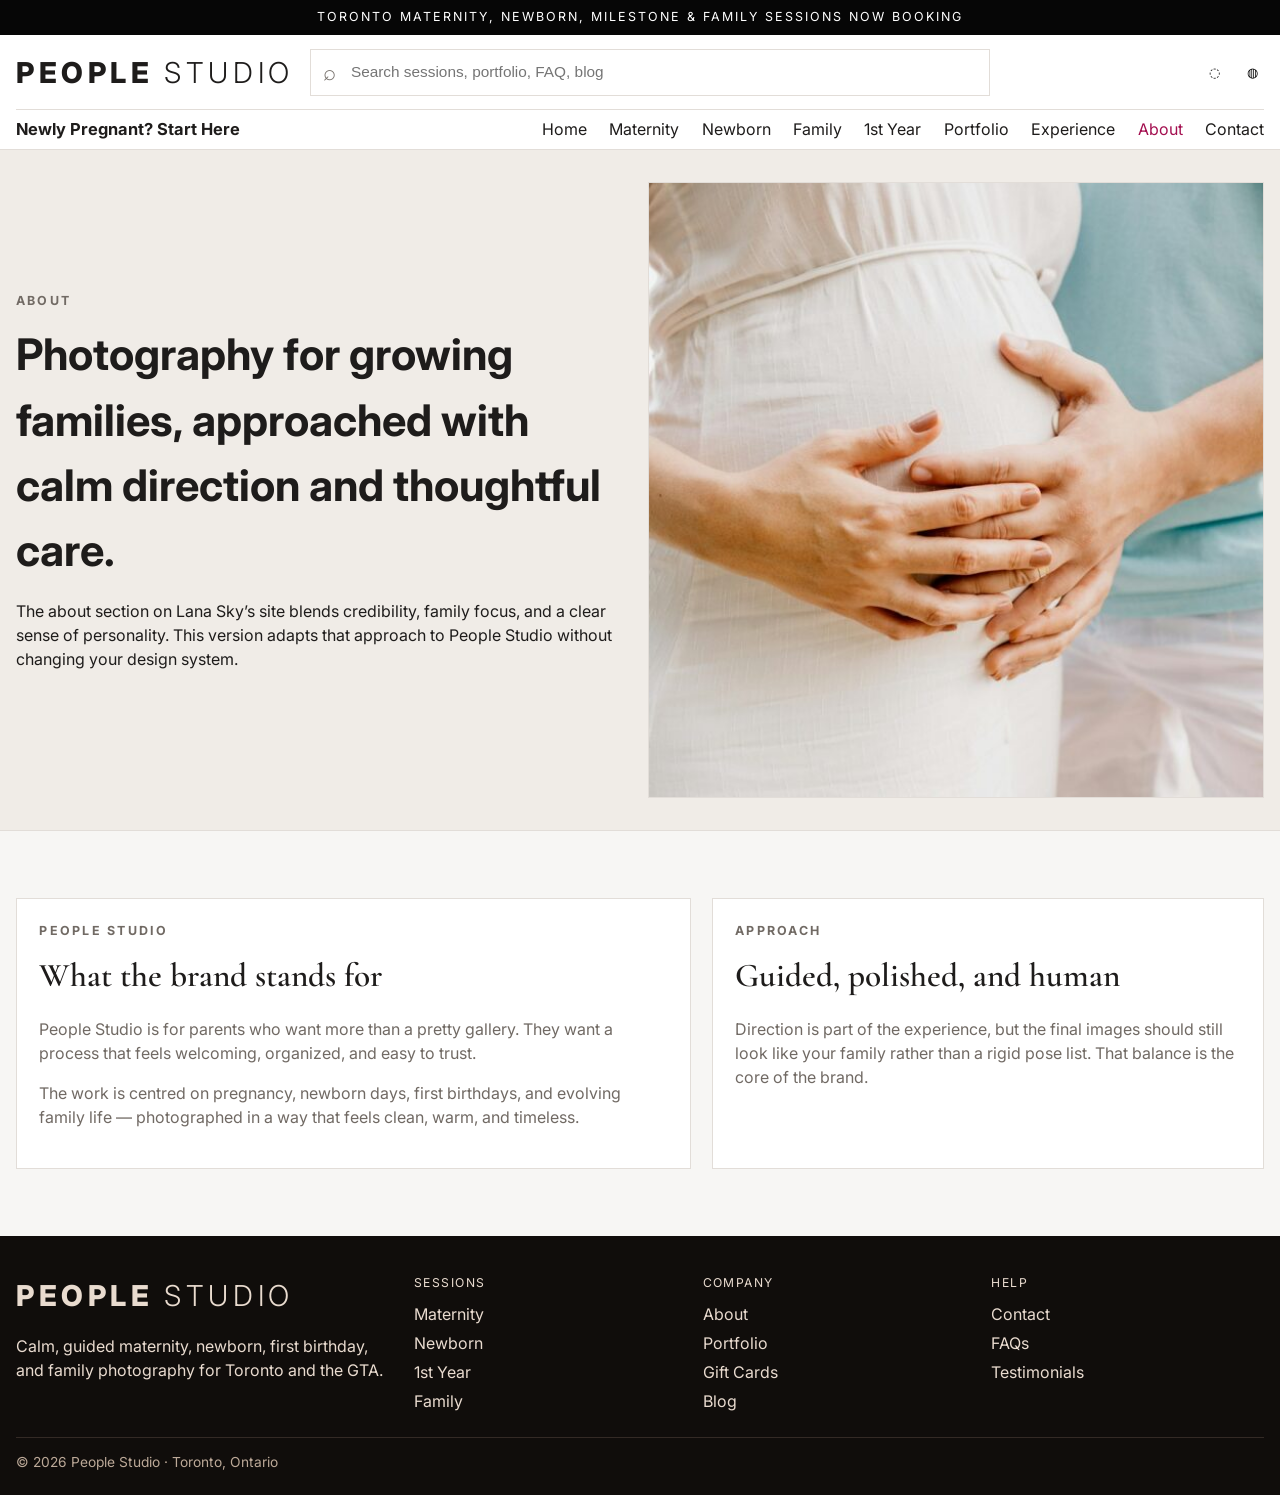
==== about.html @ 86d8a1f9 "initial commit" ====
<!doctype html>
<html lang="en">
<head>
  <meta charset="utf-8">
  <meta name="viewport" content="width=device-width,initial-scale=1">
  <title>About | People Studio</title>
  <link rel="preconnect" href="https://fonts.googleapis.com">
  <link rel="preconnect" href="https://fonts.gstatic.com" crossorigin>
  <link href="https://fonts.googleapis.com/css2?family=Cormorant+Garamond:wght@500;600;700&family=Inter:wght@400;500;600;700;800&family=Oswald:wght@500;600;700&display=swap" rel="stylesheet">
  <link rel="stylesheet" href="style.css">
</head>
<body>
<a class="skip-link" href="#main">Skip to content</a>
<div class="announcement">Toronto maternity, newborn, milestone & family sessions now booking</div>
<header class="site-header">
  <div class="container site-header__top">
    <a class="logo" href="index.html">People <span>Studio</span></a>
    <div class="search-wrap"><input type="search" placeholder="Search sessions, portfolio, FAQ, blog"></div>
    <div class="header-icons" aria-label="Quick links">
      <button aria-label="Account">◌</button>
      <button aria-label="Inquiries">◍</button>
    </div>
    <button class="nav-toggle" type="button" data-nav-toggle aria-expanded="false" aria-controls="mobile-nav">☰</button>
  </div>
  <div class="container site-header__bottom">
    <a class="start-here" href="experience.html">Newly Pregnant? Start Here</a>
    <nav class="primary-nav" aria-label="Primary"><a href="index.html">Home</a><a href="maternity.html">Maternity</a><a href="newborn.html">Newborn</a><a href="family.html">Family</a><a href="first-birthday.html">1st Year</a><a href="portfolio.html">Portfolio</a><a href="experience.html">Experience</a><a aria-current="page" href="about.html">About</a><a href="contact.html">Contact</a></nav>
  </div>
  <nav class="container mobile-nav" id="mobile-nav" data-mobile-nav aria-label="Mobile"><a href="index.html">Home</a><a href="maternity.html">Maternity</a><a href="newborn.html">Newborn</a><a href="family.html">Family</a><a href="first-birthday.html">1st Year</a><a href="portfolio.html">Portfolio</a><a href="experience.html">Experience</a><a href="about.html">About</a><a href="contact.html">Contact</a></nav>
</header>
<main id="main">
<section class="page-hero"><div class="container"><div><p class="kicker">About</p><h1>Photography for growing families, approached with calm direction and thoughtful care.</h1><p>The about section on Lana Sky’s site blends credibility, family focus, and a clear sense of personality. This version adapts that approach to People Studio without changing your design system.</p></div><img src="assets/peoplestudiomaternityheader-4-600x600.jpg" alt="About the studio"></div></section>
<section class="section"><div class="container split"><article class="panel"><p class="kicker">People Studio</p><h2 class="section-title">What the brand stands for</h2><p>People Studio is for parents who want more than a pretty gallery. They want a process that feels welcoming, organized, and easy to trust.</p><p>The work is centred on pregnancy, newborn days, first birthdays, and evolving family life — photographed in a way that feels clean, warm, and timeless.</p></article><article class="panel"><p class="kicker">Approach</p><h2 class="section-title">Guided, polished, and human</h2><p>Direction is part of the experience, but the final images should still look like your family rather than a rigid pose list. That balance is the core of the brand.</p></article></div></section>
</main>
<footer class="site-footer">
  <div class="container footer-grid">
    <div>
      <a class="logo" href="index.html">People <span>Studio</span></a>
      <p>Calm, guided maternity, newborn, first birthday, and family photography for Toronto and the GTA.</p>
    </div>
    <div>
      <p class="footer-title">Sessions</p>
      <a class="footer-link" href="maternity.html">Maternity</a>
      <a class="footer-link" href="newborn.html">Newborn</a>
      <a class="footer-link" href="first-birthday.html">1st Year</a>
      <a class="footer-link" href="family.html">Family</a>
    </div>
    <div>
      <p class="footer-title">Company</p>
      <a class="footer-link" href="about.html">About</a>
      <a class="footer-link" href="portfolio.html">Portfolio</a>
      <a class="footer-link" href="gift-cards.html">Gift Cards</a>
      <a class="footer-link" href="blog.html">Blog</a>
    </div>
    <div>
      <p class="footer-title">Help</p>
      <a class="footer-link" href="contact.html">Contact</a>
      <a class="footer-link" href="faq.html">FAQs</a>
      <a class="footer-link" href="testimonials.html">Testimonials</a>
    </div>
  </div>
  <div class="container footer-bottom">© 2026 People Studio · Toronto, Ontario</div>
</footer>
<script src="app.js"></script>
</body>
</html>
---- style.css ----
:root {
  --bg: #f7f6f4;
  --surface: #ffffff;
  --text: #1e1c1b;
  --muted: #716a64;
  --line: #e2ddd8;
  --black: #060606;
  --hero: #a30e4f;
  --hero-accent: #ff1f9a;
  --max: 1380px;
  --font-ui: "Inter", "Helvetica Neue", Arial, sans-serif;
  --font-display: "Oswald", "Arial Narrow", sans-serif;
}

* { box-sizing: border-box; }
html, body { margin: 0; padding: 0; }
body {
  font-family: var(--font-ui);
  color: var(--text);
  background: var(--bg);
  line-height: 1.5;
}
img { width: 100%; display: block; object-fit: cover; }
a { color: inherit; text-decoration: none; }

.container { width: min(calc(100% - 2rem), var(--max)); margin: 0 auto; }

.skip-link {
  position: absolute;
  left: -9999px;
  top: 0;
  background: #fff;
  color: #000;
  padding: .5rem .75rem;
}
.skip-link:focus { left: .5rem; z-index: 200; }

.announcement {
  background: var(--black);
  color: #fff;
  text-align: center;
  font-size: .78rem;
  letter-spacing: .16em;
  text-transform: uppercase;
  padding: .52rem .8rem;
}

.site-header { background: #fff; border-bottom: 1px solid var(--line); position: sticky; top: 0; z-index: 50; }
.site-header__top {
  display: grid;
  grid-template-columns: auto 1fr auto;
  gap: 1rem;
  align-items: center;
  min-height: 4.6rem;
}
.logo {
  font-size: 1.8rem;
  font-weight: 800;
  letter-spacing: .16em;
  text-transform: uppercase;
  white-space: nowrap;
}
.logo span { font-weight: 300; }
.search-wrap { position: relative; max-width: 680px; width: 100%; }
.search-wrap input {
  width: 100%;
  border: 1px solid var(--line);
  padding: .85rem 1rem .85rem 2.5rem;
  font-size: .96rem;
}
.search-wrap::before {
  content: "⌕";
  position: absolute;
  left: .82rem;
  top: .44rem;
  font-size: 1.35rem;
  color: #76706b;
}
.header-icons { display: flex; gap: .95rem; font-size: 1.2rem; }
.header-icons button { border: 0; background: transparent; cursor: pointer; }

.site-header__bottom {
  display: flex;
  justify-content: space-between;
  align-items: center;
  min-height: 2.5rem;
  border-top: 1px solid var(--line);
}
.start-here { font-size: 1.03rem; font-weight: 700; }
.primary-nav { display: flex; gap: 1.4rem; font-size: 1rem; }
.primary-nav a { padding: .45rem 0; }
.primary-nav a:hover, .primary-nav a[aria-current="page"] { color: #a30e4f; }
.nav-toggle { display: none; background: transparent; border: 0; font-size: 1.5rem; }
.mobile-nav { display: none; border-top: 1px solid var(--line); }
.mobile-nav.open { display: block; }
.mobile-nav a { display: block; padding: .75rem 0; border-bottom: 1px solid var(--line); }


.mobile-hero { display: none; position: relative; background: #efefef; }
.mobile-hero__slide { display: none; position: relative; }
.mobile-hero__slide.is-active { display: block; }
.mobile-hero__slide img { width: 100%; aspect-ratio: 4 / 5.6; object-fit: cover; }
.mobile-hero__overlay {
  position: absolute;
  left: 0;
  right: 0;
  bottom: 1.3rem;
  text-align: center;
}
.mobile-hero__title {
  margin: 0 0 .35rem;
  font-family: var(--font-display);
  font-size: clamp(3.5rem, 15vw, 5.8rem);
  color: var(--hero-accent);
  line-height: .9;
  text-transform: uppercase;
}
.mobile-hero__overlay a {
  color: #fff;
  text-transform: uppercase;
  font-size: 1.2rem;
  letter-spacing: .06em;
  text-decoration: underline;
  font-weight: 700;
}
.mobile-hero__dots {
  position: absolute;
  left: 0;
  right: 0;
  bottom: .45rem;
  display: flex;
  justify-content: center;
  gap: .35rem;
}
.mobile-hero__dots span {
  width: 7px;
  height: 7px;
  border-radius: 50%;
  background: rgba(255,255,255,.55);
}
.mobile-hero__dots span.is-active { background: #fff; }

.hero-triptych {
  display: grid;
  grid-template-columns: 1fr 1fr 1fr;
  min-height: clamp(460px, 70vh, 760px);
}
.hero-panel { position: relative; }
.hero-panel img { height: 100%; }
.hero-side-label {
  position: absolute;
  top: 1.3rem;
  font-size: 2rem;
  color: rgba(255,255,255,.88);
  writing-mode: vertical-rl;
  transform: rotate(180deg);
  text-transform: lowercase;
  letter-spacing: .03em;
}
.hero-side-label.left { left: .8rem; }
.hero-side-label.right { right: .8rem; }
.hero-bottom {
  position: absolute;
  bottom: 1.3rem;
  left: 0;
  right: 0;
  text-align: center;
  font-family: var(--font-display);
  font-size: clamp(3.1rem, 5vw, 5.5rem);
  line-height: .95;
  letter-spacing: .03em;
  color: var(--hero-accent);
  text-transform: uppercase;
}

.hero-center {
  background: var(--hero);
  color: var(--hero-accent);
  display: grid;
  place-items: center;
  text-align: center;
  padding: 2rem;
}
.hero-center__inner { display: grid; gap: 1.6rem; }
.hero-kicker { font-size: 1.8rem; font-weight: 600; }
.hero-title {
  margin: 0;
  font-family: var(--font-display);
  font-size: clamp(7rem, 15vw, 13rem);
  line-height: .82;
  text-transform: uppercase;
  letter-spacing: .03em;
}
.hero-cta {
  font-size: 1.6rem;
  letter-spacing: .07em;
  text-transform: uppercase;
  text-decoration: underline;
  font-weight: 700;
}

.section { padding: 4.2rem 0; }
.section-title {
  margin: 0 0 .7rem;
  font-size: clamp(1.7rem, 2.6vw, 2.9rem);
  font-family: "Cormorant Garamond", Georgia, serif;
  font-weight: 600;
}
.section-copy { color: var(--muted); max-width: 72ch; margin-bottom: 1.8rem; }

.service-grid { display: grid; grid-template-columns: repeat(3, 1fr); gap: 1.3rem; }
.service-card {
  background: var(--surface);
  border: 1px solid var(--line);
}
.service-card img { aspect-ratio: 1 / 1; }
.service-card__body { padding: 1rem; }
.service-card h3 { margin: 0 0 .4rem; font-size: 1.2rem; }
.service-card p { color: var(--muted); margin: 0 0 .9rem; }
.inline-link { font-weight: 700; text-decoration: underline; }

.split {
  display: grid;
  grid-template-columns: 1.1fr .9fr;
  gap: 1.3rem;
}
.panel {
  background: #fff;
  border: 1px solid var(--line);
  padding: 1.4rem;
}
.panel p { color: var(--muted); }
.bullets { margin: 1rem 0 0; padding-left: 1.1rem; }
.bullets li { margin-bottom: .5rem; }

.quote-band {
  background: #161311;
  color: #efe8e1;
  padding: 2rem 0;
}
.quote-grid { display: grid; grid-template-columns: repeat(3, 1fr); gap: 1rem; }
.quote-grid blockquote { margin: 0; font-size: 1.02rem; }

.site-footer {
  background: #100d0b;
  color: #e9dbcf;
  padding: 2.4rem 0 1.4rem;
}
.footer-grid { display: grid; grid-template-columns: 1.4fr 1fr 1fr 1fr; gap: 1rem; }
.footer-title { text-transform: uppercase; letter-spacing: .12em; font-size: .76rem; margin: 0 0 .6rem; }
.footer-link { display: block; margin: .3rem 0; color: #e9dbcf; }
.footer-bottom { border-top: 1px solid #332a25; margin-top: 1.2rem; padding-top: .9rem; color: #bca998; font-size: .86rem; }

.page-hero {
  background: #f0ece7;
  border-bottom: 1px solid var(--line);
}
.page-hero .container { display: grid; grid-template-columns: 1fr 1fr; gap: 1rem; align-items: center; padding: 2rem 0; }
.page-hero img { border: 1px solid var(--line); }
.page-hero h1 { margin: 0 0 .8rem; font-size: clamp(2rem, 3.4vw, 3.3rem); }

.contact-form { background: #fff; border: 1px solid var(--line); padding: 1rem; }
.form-grid { display: grid; grid-template-columns: 1fr 1fr; gap: .8rem; }
.contact-form label { display: block; font-size: .9rem; margin-bottom: .9rem; }
.contact-form input, .contact-form textarea, .contact-form select {
  width: 100%;
  border: 1px solid #d9d3cc;
  padding: .72rem;
  margin-top: .3rem;
  font: inherit;
}
.btn {
  display: inline-block;
  border: 1px solid #100d0b;
  background: #100d0b;
  color: #fff;
  text-transform: uppercase;
  letter-spacing: .08em;
  font-size: .82rem;
  padding: .74rem 1rem;
}

@media (max-width: 1100px) {
  .site-header__top { grid-template-columns: auto 1fr auto auto; }
  .nav-toggle { display: block; }
  .site-header__bottom { display: none; }
  
.hero-triptych { min-height: 500px; }
  .hero-kicker { font-size: 1.2rem; }
}

@media (max-width: 840px) {
  .search-wrap { display: none; }
  .mobile-hero { display: block; }
  .hero-triptych { display: none; }
  .site-header__top { grid-template-columns: auto 1fr auto; }

.hero-triptych { grid-template-columns: 1fr; }
  .hero-panel { min-height: 360px; }
  .hero-center { min-height: 360px; }
  .hero-side-label { font-size: 1.3rem; }
  .hero-title { font-size: clamp(4rem, 16vw, 7rem); }
  .hero-cta { font-size: 1rem; }
  .service-grid, .split, .quote-grid, .footer-grid, .page-hero .container, .form-grid { grid-template-columns: 1fr; }
}

.kicker{font-size:.78rem;letter-spacing:.18em;text-transform:uppercase;color:var(--muted);margin:0 0 .7rem;font-weight:700}
.btn,.btn-secondary{display:inline-block;padding:.9rem 1.2rem;border:1px solid var(--text);text-transform:uppercase;letter-spacing:.08em;font-size:.85rem;font-weight:700}
.btn{background:var(--text);color:#fff}
.btn-secondary{background:transparent}
.btn-row{display:flex;gap:.8rem;flex-wrap:wrap}
.muted{color:var(--muted)}
.stats{display:grid;grid-template-columns:repeat(3,1fr);gap:1rem;margin-top:1.2rem}
.stat{background:#fff;border:1px solid var(--line);padding:1rem}
.stat strong{display:block;font-size:1.6rem;font-family:"Cormorant Garamond",Georgia,serif}
.blog-grid,.faq-grid{display:grid;grid-template-columns:repeat(3,1fr);gap:1rem}
.blog-card,.faq-card{background:#fff;border:1px solid var(--line);padding:1.2rem}
.blog-card h3,.faq-card h3{margin:.2rem 0 .5rem}
.gallery-strip{display:grid;grid-template-columns:repeat(4,1fr);gap:1rem}
.gallery-strip img{aspect-ratio:1/1;border:1px solid var(--line)}
.cta-band{background:#eee8e1;border-top:1px solid var(--line);border-bottom:1px solid var(--line)}
.cta-band .container{display:grid;grid-template-columns:1.1fr .9fr;gap:1rem;align-items:center;padding:2rem 0}
.contact-form,.stack{display:grid;gap:1rem}
.form-grid{display:grid;grid-template-columns:1fr 1fr;gap:1rem}
.contact-form label{display:grid;gap:.4rem;font-size:.95rem}
.contact-form input,.contact-form select,.contact-form textarea{padding:.85rem 1rem;border:1px solid var(--line);font:inherit;background:#fff}
.cards-2{display:grid;grid-template-columns:repeat(2,1fr);gap:1rem}
.steps{counter-reset:step}
.step{background:#fff;border:1px solid var(--line);padding:1.2rem}
.step h3{margin:.2rem 0 .5rem}
@media (max-width: 900px){
  .service-grid,.quote-grid,.footer-grid,.gallery-strip,.blog-grid,.faq-grid,.stats,.cards-2,.cta-band .container,.split,.page-hero .container{grid-template-columns:1fr}
  .form-grid{grid-template-columns:1fr}
}
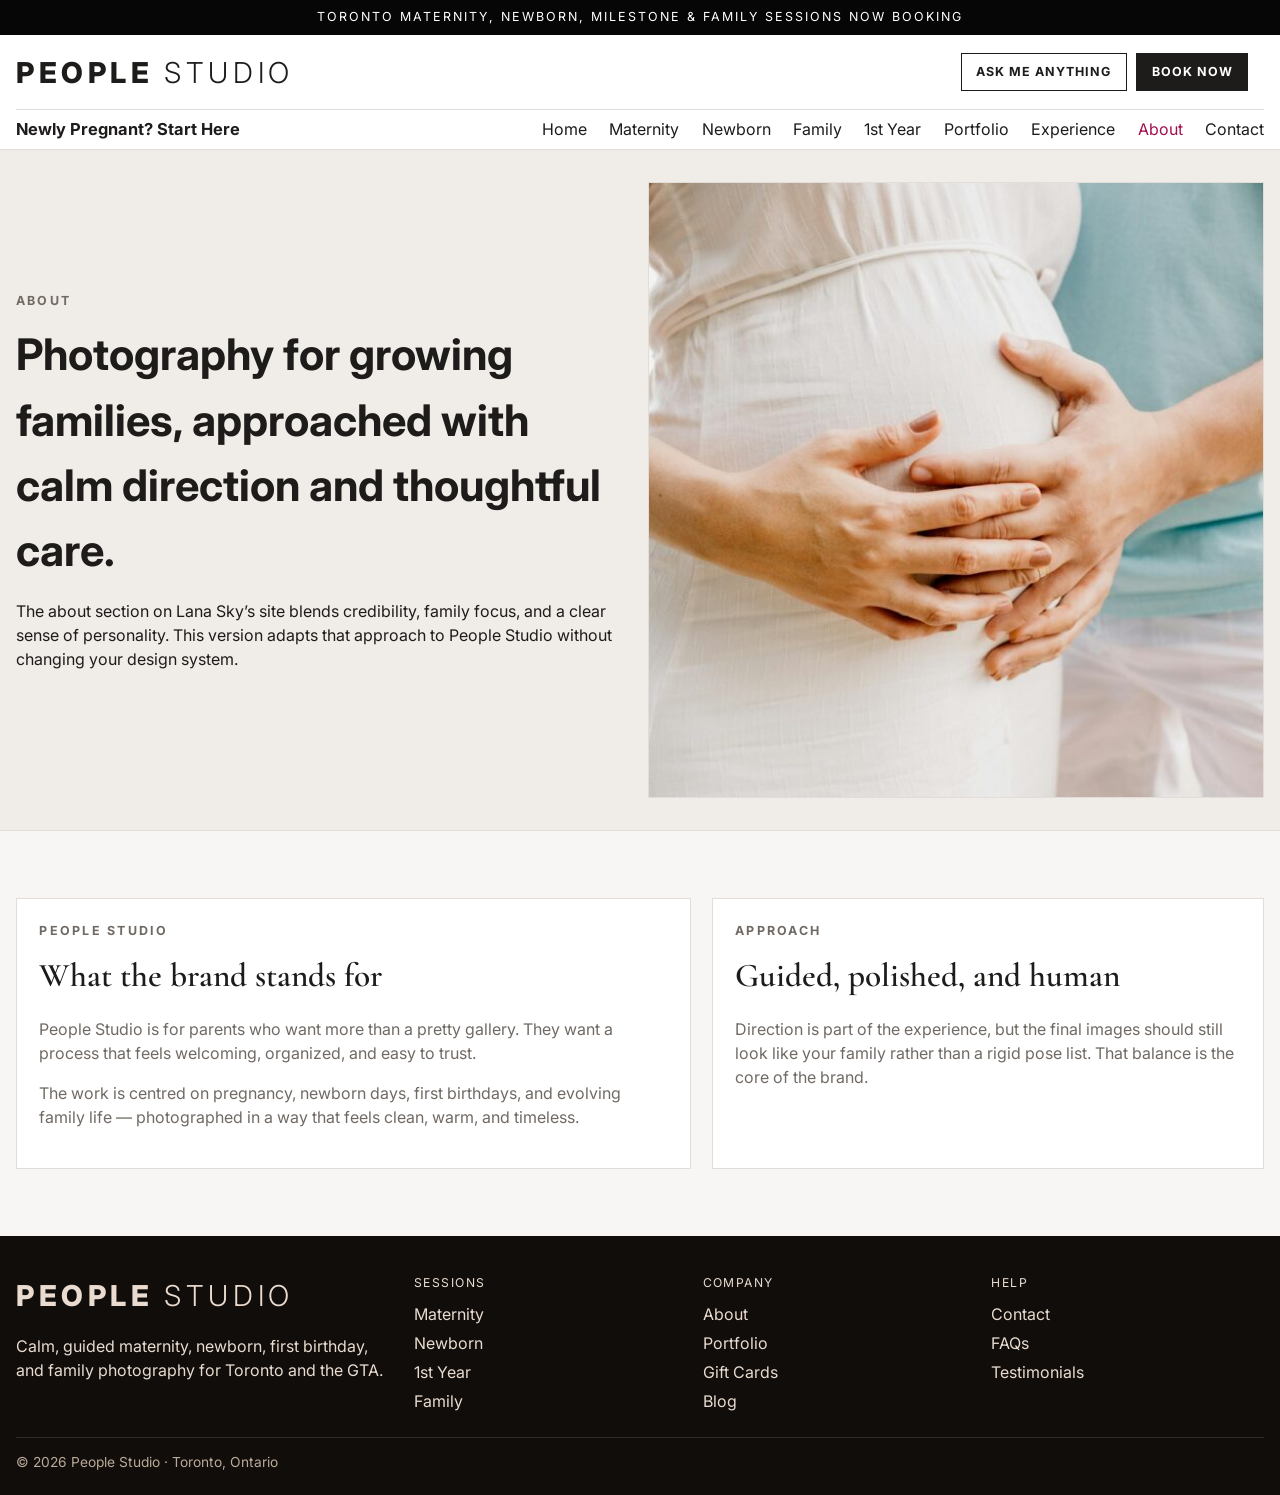
==== commit 5415f97b: "Update header quick actions with Ask me anything and Book Now buttons" ====
--- a/about.html
+++ b/about.html
@@ -3,7 +3,8 @@
 <head>
   <meta charset="utf-8">
   <meta name="viewport" content="width=device-width,initial-scale=1">
-  <title>About | People Studio</title>
+  <title>About People Studio | Toronto Family Photographer</title>
+  <meta name="description" content="Learn about People Studio, a Toronto maternity, newborn, milestone, and family photography studio focused on calm guidance and timeless imagery.">
   <link rel="preconnect" href="https://fonts.googleapis.com">
   <link rel="preconnect" href="https://fonts.gstatic.com" crossorigin>
   <link href="https://fonts.googleapis.com/css2?family=Cormorant+Garamond:wght@500;600;700&family=Inter:wght@400;500;600;700;800&family=Oswald:wght@500;600;700&display=swap" rel="stylesheet">
@@ -15,10 +16,9 @@
 <header class="site-header">
   <div class="container site-header__top">
     <a class="logo" href="index.html">People <span>Studio</span></a>
-    <div class="search-wrap"><input type="search" placeholder="Search sessions, portfolio, FAQ, blog"></div>
-    <div class="header-icons" aria-label="Quick links">
-      <button aria-label="Account">◌</button>
-      <button aria-label="Inquiries">◍</button>
+    <div class="header-actions" aria-label="Quick links">
+      <a class="header-action-btn" href="mailto:gemstudiotoronto@gmail.com">Ask me anything</a>
+      <a class="header-action-btn header-action-btn--primary" href="contact.html">Book Now</a>
     </div>
     <button class="nav-toggle" type="button" data-nav-toggle aria-expanded="false" aria-controls="mobile-nav">☰</button>
   </div>
--- a/style.css
+++ b/style.css
@@ -61,23 +61,21 @@
   white-space: nowrap;
 }
 .logo span { font-weight: 300; }
-.search-wrap { position: relative; max-width: 680px; width: 100%; }
-.search-wrap input {
-  width: 100%;
-  border: 1px solid var(--line);
-  padding: .85rem 1rem .85rem 2.5rem;
-  font-size: .96rem;
-}
-.search-wrap::before {
-  content: "⌕";
-  position: absolute;
-  left: .82rem;
-  top: .44rem;
-  font-size: 1.35rem;
-  color: #76706b;
-}
-.header-icons { display: flex; gap: .95rem; font-size: 1.2rem; }
-.header-icons button { border: 0; background: transparent; cursor: pointer; }
+.header-actions { display: flex; gap: .6rem; justify-self: end; }
+.header-action-btn {
+  display: inline-block;
+  border: 1px solid var(--text);
+  padding: .55rem .9rem;
+  font-size: .78rem;
+  font-weight: 700;
+  letter-spacing: .08em;
+  text-transform: uppercase;
+  background: transparent;
+}
+.header-action-btn--primary {
+  background: var(--text);
+  color: #fff;
+}
 
 .site-header__bottom {
   display: flex;
@@ -290,10 +288,11 @@
 }
 
 @media (max-width: 840px) {
-  .search-wrap { display: none; }
+  .header-actions { gap: .45rem; }
+  .header-action-btn { font-size: .7rem; padding: .5rem .65rem; }
   .mobile-hero { display: block; }
   .hero-triptych { display: none; }
-  .site-header__top { grid-template-columns: auto 1fr auto; }
+  .site-header__top { grid-template-columns: auto 1fr auto auto; }
 
 .hero-triptych { grid-template-columns: 1fr; }
   .hero-panel { min-height: 360px; }
@@ -332,3 +331,232 @@
   .service-grid,.quote-grid,.footer-grid,.gallery-strip,.blog-grid,.faq-grid,.stats,.cards-2,.cta-band .container,.split,.page-hero .container{grid-template-columns:1fr}
   .form-grid{grid-template-columns:1fr}
 }
+
+
+.signature-gallery {
+  background: #ececec;
+  padding: clamp(1.2rem, 2.2vw, 2.4rem);
+}
+.signature-gallery__viewport {
+  position: relative;
+  width: min(100%, 1700px);
+  margin: 0 auto;
+  aspect-ratio: 16 / 10;
+  background: #d9d9d9;
+  overflow: hidden;
+}
+.signature-gallery__slide {
+  position: absolute;
+  inset: 0;
+  opacity: 0;
+  transition: opacity .45s ease;
+  pointer-events: none;
+}
+.signature-gallery__slide.is-active {
+  opacity: 1;
+  pointer-events: auto;
+}
+.signature-gallery__slide img {
+  width: 100%;
+  height: 100%;
+  object-fit: cover;
+}
+.signature-gallery__nav {
+  position: absolute;
+  top: 50%;
+  transform: translateY(-50%);
+  width: clamp(2.4rem, 3.4vw, 3.5rem);
+  height: clamp(2.4rem, 3.4vw, 3.5rem);
+  border: 0;
+  border-radius: 999px;
+  background: rgba(57, 57, 57, .58);
+  color: rgba(255,255,255,.88);
+  font-size: clamp(1.45rem, 1.9vw, 2rem);
+  cursor: pointer;
+  display: grid;
+  place-items: center;
+}
+.signature-gallery__nav--prev { left: clamp(.7rem, 2.5vw, 1.6rem); }
+.signature-gallery__nav--next { right: clamp(.7rem, 2.5vw, 1.6rem); }
+.signature-gallery__hint {
+  position: absolute;
+  left: 50%;
+  transform: translateX(-50%);
+  bottom: .6rem;
+  color: rgba(255, 255, 255, .85);
+  font-size: 2.15rem;
+  line-height: 1;
+  text-shadow: 0 1px 4px rgba(0,0,0,.3);
+}
+
+.gallery-feature { background: linear-gradient(180deg, #f6f2ee 0%, #f7f6f4 100%); }
+.gallery-feature__head {
+  display: flex;
+  justify-content: space-between;
+  align-items: end;
+  gap: 1rem;
+  margin-bottom: 1.4rem;
+}
+.featured-mosaic {
+  display: grid;
+  grid-template-columns: 1.2fr .8fr .9fr .9fr;
+  gap: .9rem;
+}
+.featured-mosaic__item {
+  position: relative;
+  border: 1px solid var(--line);
+  overflow: hidden;
+  min-height: 280px;
+}
+.featured-mosaic__item img { height: 100%; transition: transform .35s ease; }
+.featured-mosaic__item:hover img { transform: scale(1.03); }
+.featured-mosaic__item--large { grid-column: span 2; min-height: 420px; }
+.featured-mosaic__item--tall { grid-row: span 2; min-height: 520px; }
+.featured-mosaic__item span {
+  position: absolute;
+  left: .8rem;
+  bottom: .8rem;
+  color: #fff;
+  background: rgba(0,0,0,.45);
+  padding: .3rem .55rem;
+  letter-spacing: .08em;
+  text-transform: uppercase;
+  font-size: .7rem;
+}
+.gallery-feature__foot { margin-top: 1.1rem; justify-content: flex-start; }
+
+.portfolio-controls {
+  display: flex;
+  flex-wrap: wrap;
+  gap: .65rem;
+  margin-bottom: 1.2rem;
+}
+.portfolio-filter {
+  border: 1px solid var(--line);
+  background: #fff;
+  padding: .55rem .9rem;
+  text-transform: uppercase;
+  letter-spacing: .09em;
+  font-size: .72rem;
+  font-weight: 700;
+  cursor: pointer;
+}
+.portfolio-filter.is-active { background: #100d0b; border-color: #100d0b; color: #fff; }
+.portfolio-editorial { display: grid; gap: 2rem; }
+.portfolio-group { border-top: 1px solid var(--line); padding-top: 1.5rem; }
+.portfolio-group[hidden] { display: none; }
+.portfolio-group__meta { margin-bottom: .9rem; }
+.portfolio-group__meta h2 { margin: 0 0 .25rem; font-size: clamp(1.5rem, 2.8vw, 2rem); font-family: "Cormorant Garamond", Georgia, serif; }
+.portfolio-group__meta p:last-child { margin: 0; color: var(--muted); }
+
+.portfolio-masonry {
+  display: grid;
+  grid-template-columns: repeat(3, minmax(0,1fr));
+  gap: .9rem;
+}
+.portfolio-shot {
+  border: 0;
+  padding: 0;
+  cursor: zoom-in;
+  background: transparent;
+  min-height: 260px;
+  overflow: hidden;
+}
+.portfolio-shot img { height: 100%; border: 1px solid var(--line); transition: transform .28s ease; }
+.portfolio-shot:hover img { transform: scale(1.02); }
+.portfolio-shot.is-wide { grid-column: span 2; min-height: 340px; }
+.portfolio-shot.is-tall { grid-row: span 2; min-height: 560px; }
+
+.portfolio-cta { margin-top: 1.5rem; }
+
+.lightbox {
+  position: fixed;
+  inset: 0;
+  z-index: 120;
+  display: grid;
+  place-items: center;
+}
+.lightbox[hidden] { display: none; }
+.lightbox__backdrop {
+  position: absolute;
+  inset: 0;
+  background: rgba(5,5,5,.86);
+}
+.lightbox__dialog {
+  position: relative;
+  width: min(96vw, 1200px);
+  height: min(90vh, 860px);
+  display: grid;
+  grid-template-columns: auto 1fr auto;
+  align-items: center;
+  gap: .4rem;
+}
+.lightbox__figure {
+  margin: 0;
+  display: grid;
+  gap: .7rem;
+  justify-items: center;
+}
+.lightbox__figure img {
+  max-width: 100%;
+  max-height: calc(90vh - 90px);
+  width: auto;
+  height: auto;
+  object-fit: contain;
+}
+.lightbox__figure figcaption { color: #f1ece8; font-size: .9rem; letter-spacing: .03em; text-align: center; }
+.lightbox__nav,
+.lightbox__close {
+  border: 1px solid rgba(255,255,255,.45);
+  background: rgba(0,0,0,.35);
+  color: #fff;
+  cursor: pointer;
+}
+.lightbox__nav {
+  width: 2.6rem;
+  height: 2.6rem;
+  border-radius: 999px;
+  font-size: 1.6rem;
+}
+.lightbox__close {
+  position: absolute;
+  top: .4rem;
+  right: .35rem;
+  width: 2.3rem;
+  height: 2.3rem;
+  border-radius: 999px;
+  font-size: 1.1rem;
+}
+
+@media (max-width: 980px) {
+  .featured-mosaic { grid-template-columns: 1fr 1fr; }
+  .featured-mosaic__item--large,
+  .featured-mosaic__item--tall { grid-column: span 1; grid-row: span 1; min-height: 300px; }
+  .gallery-feature__head { align-items: flex-start; flex-direction: column; }
+  .portfolio-masonry { grid-template-columns: 1fr 1fr; }
+  .portfolio-shot.is-wide,
+  .portfolio-shot.is-tall { grid-column: span 1; grid-row: span 1; min-height: 300px; }
+}
+
+
+@media (max-width: 840px) {
+  .signature-gallery { padding: .65rem .65rem 1rem; }
+  .signature-gallery__viewport { aspect-ratio: 4 / 5.2; }
+  .signature-gallery__nav {
+    top: auto;
+    bottom: 3.2rem;
+    transform: none;
+    width: 2.7rem;
+    height: 2.7rem;
+  }
+}
+@media (max-width: 840px) {
+  .stats,.blog-grid,.faq-grid { grid-template-columns: 1fr; }
+  .featured-mosaic { grid-template-columns: 1fr; }
+  .featured-mosaic__item { min-height: 280px; }
+  .lightbox__dialog { width: 100vw; height: 100vh; grid-template-columns: 1fr; padding: 3.2rem .6rem 1rem; }
+  .lightbox__nav { position: absolute; bottom: 1rem; z-index: 2; }
+  .lightbox__nav--prev { left: .7rem; }
+  .lightbox__nav--next { right: .7rem; }
+  .lightbox__figure img { max-height: calc(100vh - 140px); }
+}
